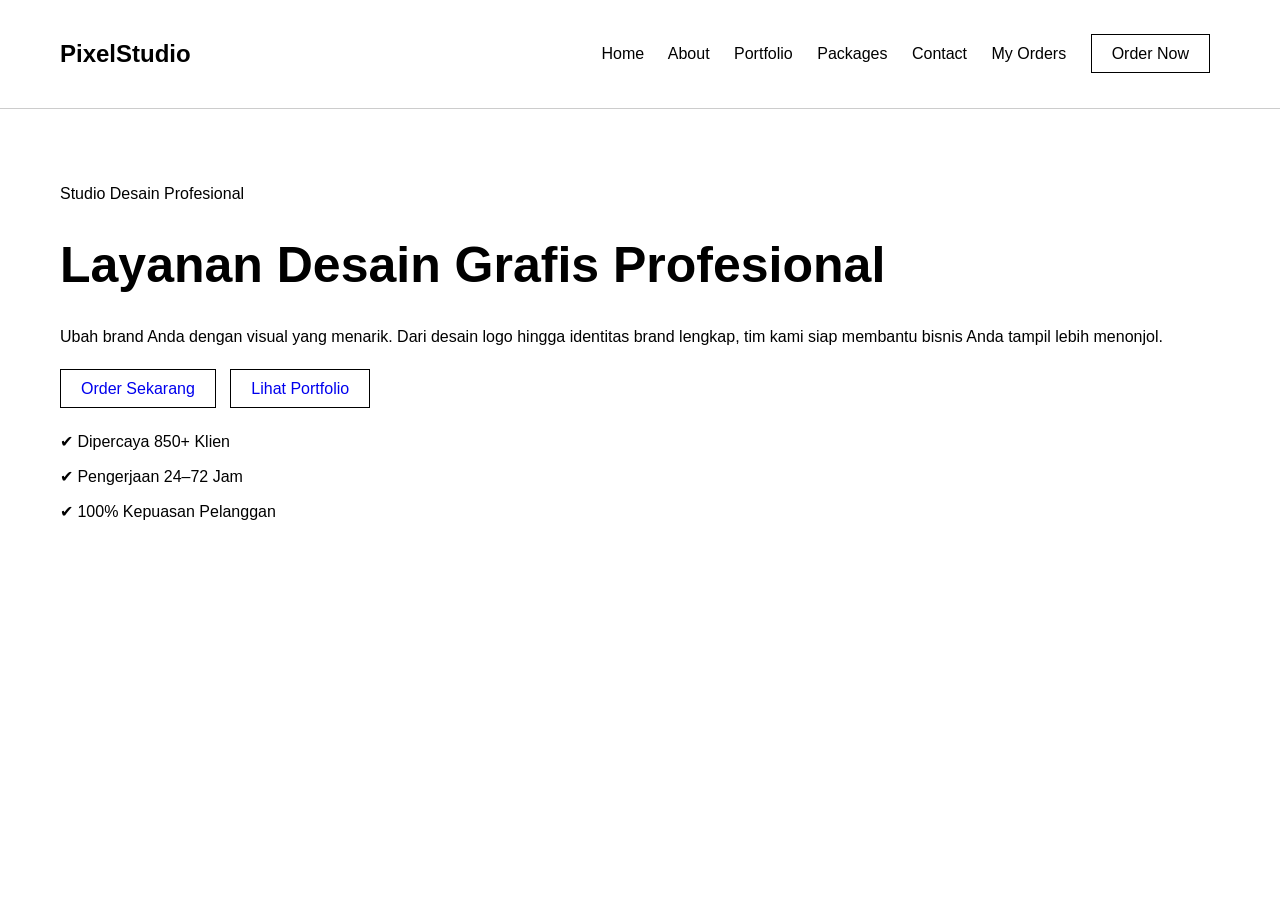
==== index.html @ e493692b "first commit" ====
<!DOCTYPE html>
<html>
<head>
<title>PixelStudio</title>
<link rel="stylesheet" href="style.css">
</head>

<body>

<header>

<h2>PixelStudio</h2>

<nav>
<a href="index.html">Home</a>
<a href="about.html">About</a>
<a href="portfolio.html">Portfolio</a>
<a href="packages.html">Packages</a>
<a href="contact.html">Contact</a>
<a href="dashboard.html">My Orders</a>
<a href="order.html" class="btn">Order Now</a>
</nav>

</header>


<div class="container hero">

<p>Studio Desain Profesional</p>

<h1>
Layanan Desain Grafis Profesional
</h1>

<p>
Ubah brand Anda dengan visual yang menarik. 
Dari desain logo hingga identitas brand lengkap,
tim kami siap membantu bisnis Anda tampil lebih menonjol.
</p>

<br>

<a href="order.html" class="btn">Order Sekarang</a>

<a href="portfolio.html" class="btn">Lihat Portfolio</a>

<br><br>

<p>✔ Dipercaya 850+ Klien</p>
<p>✔ Pengerjaan 24–72 Jam</p>
<p>✔ 100% Kepuasan Pelanggan</p>

</div>

</body>
</html>
---- style.css ----
body{
font-family: Arial;
margin:0;
}

header{
display:flex;
justify-content:space-between;
align-items:center;
padding:20px 60px;
border-bottom:1px solid #ccc;
}

nav a{
margin-right:20px;
text-decoration:none;
color:black;
}

.container{
padding:60px;
}

.hero h1{
font-size:50px;
}

.btn{
border:1px solid black;
padding:10px 20px;
text-decoration:none;
margin-right:10px;
}

.card{
border:1px solid black;
padding:20px;
margin-bottom:20px;
}
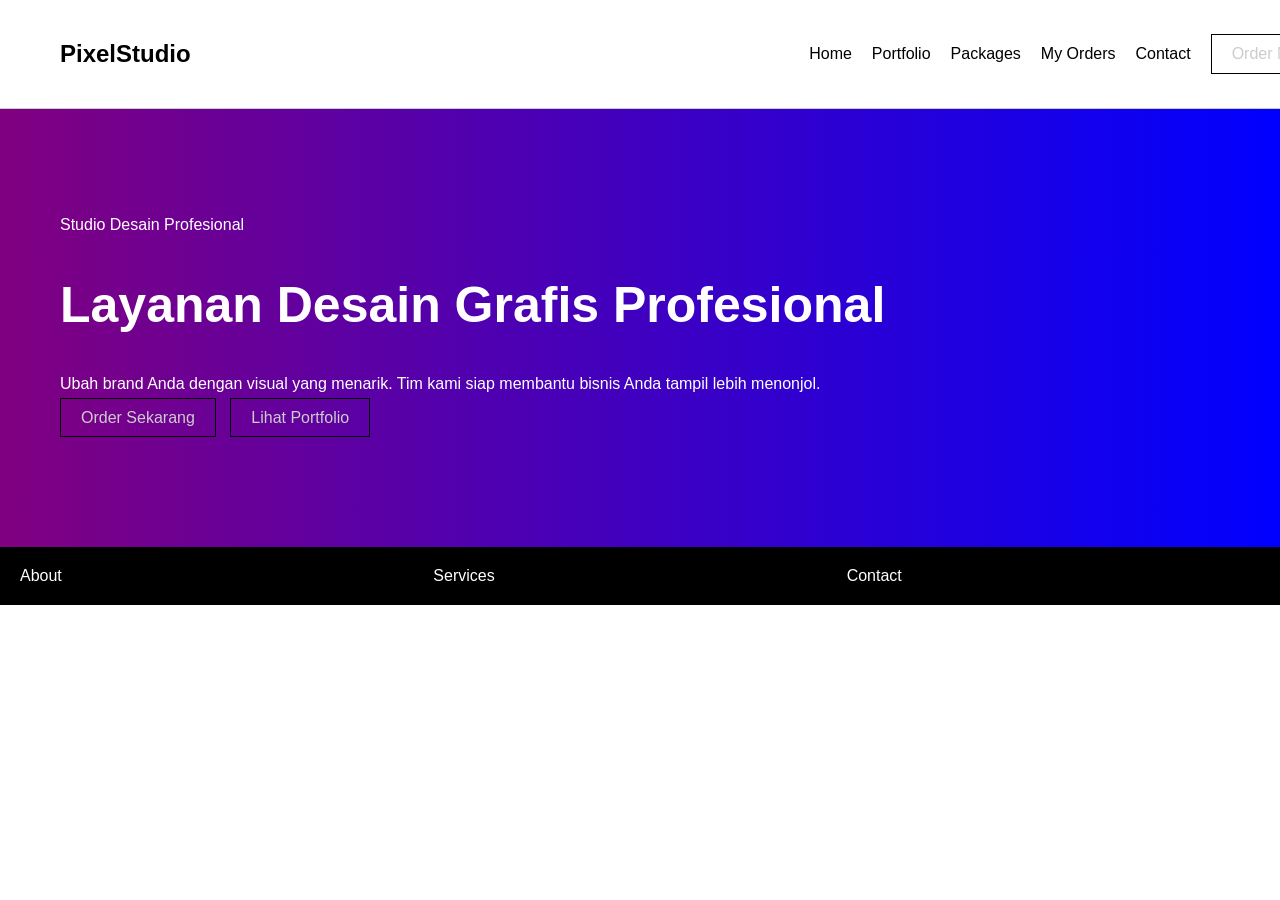
==== commit 9a8210f7: "melanjutkan tugas pertemuan 1" ====
--- a/index.html
+++ b/index.html
@@ -8,49 +8,36 @@
 <body>
 
 <header>
-
-<h2>PixelStudio</h2>
-
-<nav>
-<a href="index.html">Home</a>
-<a href="about.html">About</a>
-<a href="portfolio.html">Portfolio</a>
-<a href="packages.html">Packages</a>
-<a href="contact.html">Contact</a>
-<a href="dashboard.html">My Orders</a>
-<a href="order.html" class="btn">Order Now</a>
-</nav>
-
+  <nav class="navbar">
+    <h2>PixelStudio</h2>
+    <section class="menu">
+      <a href="index.html">Home</a>
+      <a href="portfolio.html">Portfolio</a>
+      <a href="packages.html">Packages</a>
+      <a href="dashboard.html">My Orders</a>
+      <a href="contact.html">Contact</a>
+      <a href="order.html" class="btn">Order Now</a>
+    </section>
+  </nav>
 </header>
 
+<section class="hero">
+  <p>Studio Desain Profesional</p>
+  <h1>Layanan Desain Grafis Profesional</h1>
+  <p>
+    Ubah brand Anda dengan visual yang menarik. 
+    Tim kami siap membantu bisnis Anda tampil lebih menonjol.
+  </p>
 
-<div class="container hero">
+  <a href="order.html" class="btn">Order Sekarang</a>
+  <a href="portfolio.html" class="btn">Lihat Portfolio</a>
+</section>
 
-<p>Studio Desain Profesional</p>
-
-<h1>
-Layanan Desain Grafis Profesional
-</h1>
-
-<p>
-Ubah brand Anda dengan visual yang menarik. 
-Dari desain logo hingga identitas brand lengkap,
-tim kami siap membantu bisnis Anda tampil lebih menonjol.
-</p>
-
-<br>
-
-<a href="order.html" class="btn">Order Sekarang</a>
-
-<a href="portfolio.html" class="btn">Lihat Portfolio</a>
-
-<br><br>
-
-<p>✔ Dipercaya 850+ Klien</p>
-<p>✔ Pengerjaan 24–72 Jam</p>
-<p>✔ 100% Kepuasan Pelanggan</p>
-
-</div>
+<footer class="footer">
+  <section>About</section>
+  <section>Services</section>
+  <section>Contact</section>
+</footer>
 
 </body>
 </html>
--- a/style.css
+++ b/style.css
@@ -1,39 +1,153 @@
-body{
-font-family: Arial;
-margin:0;
+body {
+  font-family: Arial;
+  margin: 0;
 }
 
-header{
-display:flex;
-justify-content:space-between;
-align-items:center;
-padding:20px 60px;
-border-bottom:1px solid #ccc;
+.navbar {
+  display: flex;
+  justify-content: space-between;
+  align-items: center;
+  padding: 20px 60px;
+  border-bottom: 1px solid #ccc;
+  position: fixed;
+  top: 0;
+  width: 100%;
+  background: white;
 }
 
-nav a{
-margin-right:20px;
-text-decoration:none;
-color:black;
+nav a {
+  margin-right: 20px;
+  text-decoration: none;
+  color: black;
 }
 
-.container{
-padding:60px;
+.hero {
+  background: linear-gradient(to right, purple, blue);
+  color: white;
+  padding: 120px 60px;
+  margin-top: 80px;
 }
 
-.hero h1{
-font-size:50px;
+.hero h1 {
+  font-size: 50px;
 }
 
-.btn{
-border:1px solid black;
-padding:10px 20px;
-text-decoration:none;
-margin-right:10px;
+.btn {
+  color: #ccc;
+  border: 1px solid black;
+  padding: 10px 20px;
+  text-decoration: none;
+  margin-right: 10px;
 }
 
-.card{
-border:1px solid black;
-padding:20px;
-margin-bottom:20px;
+.layout {
+  display: grid;
+  grid-template-columns: 1fr;
+  padding: 20px;
+}
+
+.sidebar {
+  margin-bottom: 20px;
+}
+
+.grid {
+  display: grid;
+  grid-template-columns: 1fr;
+  gap: 20px;
+}
+
+.card {
+  border: 1px solid black;
+  padding: 20px;
+  margin-bottom: 20px;
+  transition: 0.3s;
+}
+
+.card:hover {
+  transform: scale(1.05);
+}
+
+input, select, textarea {
+  padding: 10px;
+  margin-bottom: 10px;
+  width: 100%;
+}
+
+input:focus {
+  border: 2px solid blue;
+}
+
+button {
+  padding: 10px;
+  cursor: pointer;
+  transition: 0.3s;
+}
+
+button:hover {
+  background: blue;
+  color: white;
+}
+
+table {
+  width: 100%;
+  border-collapse: collapse;
+  margin-top: 20px;
+}
+
+th, td {
+  border: 1px solid black;
+  padding: 10px;
+}
+
+tr:nth-child(even) {
+  background: #eee;
+}
+
+.footer {
+  display: grid;
+  grid-template-columns: 1fr;
+  background: black;
+  color: white;
+  padding: 20px;
+}
+
+@media (min-width: 768px) {
+  .layout {
+    grid-template-columns: 1fr 3fr;
+  }
+
+  .grid {
+    grid-template-columns: 1fr 1fr;
+  }
+
+  .footer {
+    grid-template-columns: repeat(3, 1fr);
+  }
+}
+
+@media (min-width: 1024px) {
+  .grid {
+    grid-template-columns: repeat(4, 1fr);
+  }
+}
+
+.search {
+  margin-bottom: 20px;
+}
+
+.search form {
+  display: flex;
+  gap: 10px;
+}
+
+.search input {
+  flex: 1;
+}
+
+main {
+  margin-top: 100px;
+}
+.menu {
+  display: flex;
+  align-items: center;
 }
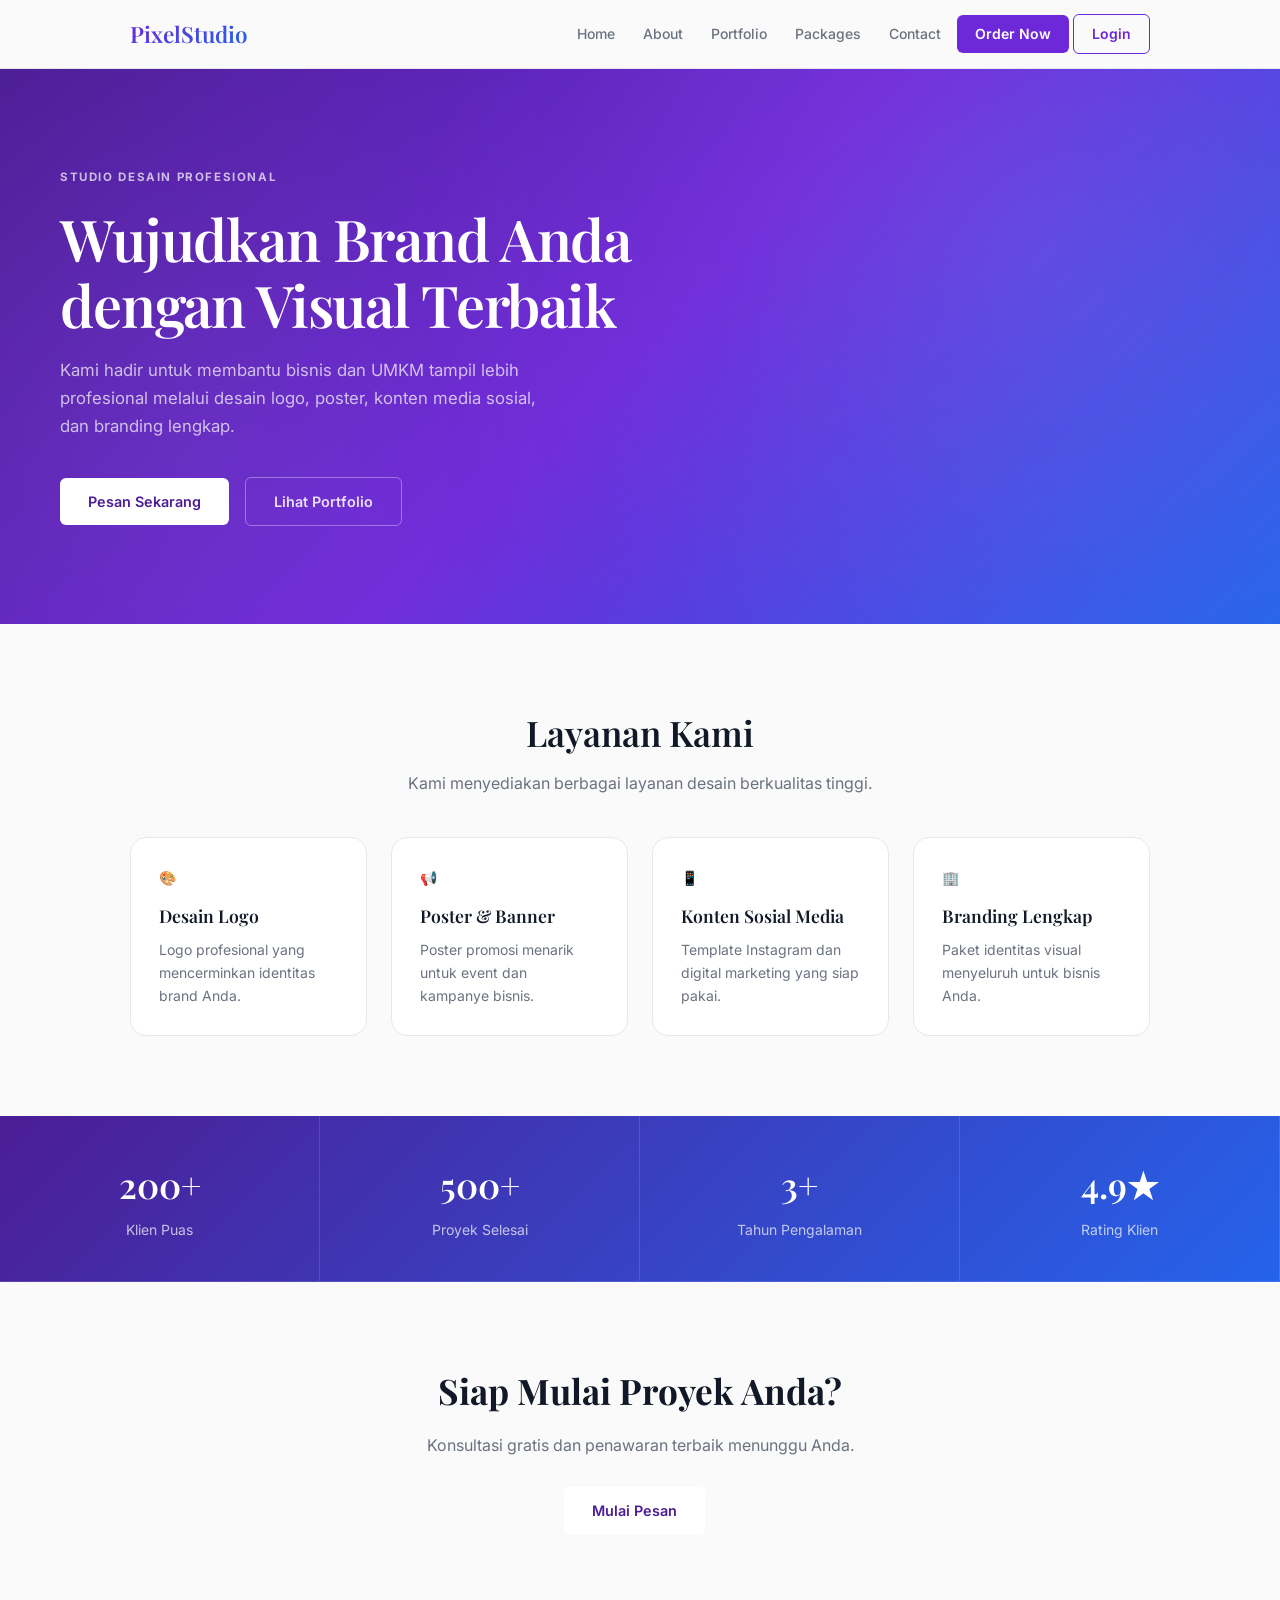
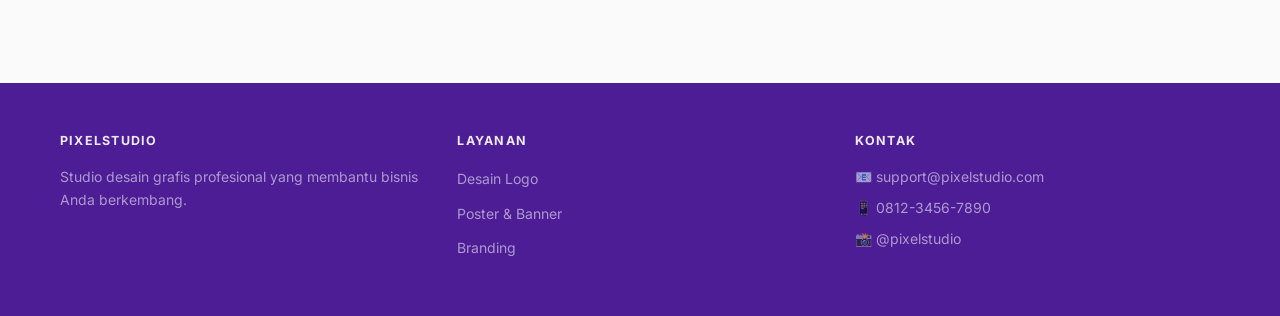
==== commit 6ff5d7fa: "modul 4-Modul_JavaScript_Pemrograman_Web soal praktik p1" ====
--- a/index.html
+++ b/index.html
@@ -1,43 +1,124 @@
 <!DOCTYPE html>
-<html>
+<html lang="id">
 <head>
-<title>PixelStudio</title>
-<link rel="stylesheet" href="style.css">
+  <meta charset="UTF-8">
+  <meta name="viewport" content="width=device-width, initial-scale=1.0">
+  <meta name="description" content="PixelStudio — Studio desain grafis profesional untuk logo, poster, branding, dan konten digital.">
+  <meta name="author" content="PixelStudio">
+  <title>PixelStudio — Studio Desain Digital</title>
+  <link rel="stylesheet" href="style.css">
 </head>
-
 <body>
 
-<header>
-  <nav class="navbar">
-    <h2>PixelStudio</h2>
-    <section class="menu">
-      <a href="index.html">Home</a>
-      <a href="portfolio.html">Portfolio</a>
-      <a href="packages.html">Packages</a>
-      <a href="dashboard.html">My Orders</a>
-      <a href="contact.html">Contact</a>
-      <a href="order.html" class="btn">Order Now</a>
+  <header>
+    <nav class="navbar">
+      <h2 class="logo">PixelStudio</h2>
+      <section class="menu" id="nav-menu">
+        <a href="index.html">Home</a>
+        <a href="about.html">About</a>
+        <a href="portfolio.html">Portfolio</a>
+        <a href="packages.html">Packages</a>
+        <a href="contact.html">Contact</a>
+        <a href="order.html" class="btn-nav" id="nav-order">Order Now</a>
+        <a href="login.html" class="btn-nav btn-login" id="nav-login">Login</a>
+      </section>
+    </nav>
+  </header>
+
+  <main>
+
+    <!-- HERO -->
+    <section class="hero">
+      <p class="hero-label">Studio Desain Profesional</p>
+      <h1>Wujudkan Brand Anda<br>dengan Visual Terbaik</h1>
+      <p class="hero-desc">
+        Kami hadir untuk membantu bisnis dan UMKM tampil lebih profesional
+        melalui desain logo, poster, konten media sosial, dan branding lengkap.
+      </p>
+      <a href="order.html" class="btn-hero-primary">Pesan Sekarang</a>
+      <a href="portfolio.html" class="btn-hero-outline">Lihat Portfolio</a>
     </section>
-  </nav>
-</header>
 
-<section class="hero">
-  <p>Studio Desain Profesional</p>
-  <h1>Layanan Desain Grafis Profesional</h1>
-  <p>
-    Ubah brand Anda dengan visual yang menarik. 
-    Tim kami siap membantu bisnis Anda tampil lebih menonjol.
-  </p>
+    <!-- LAYANAN UNGGULAN -->
+    <section class="services-section">
+      <h2 class="section-title">Layanan Kami</h2>
+      <p class="section-sub">Kami menyediakan berbagai layanan desain berkualitas tinggi.</p>
+      <section class="grid">
+        <article class="card">
+          <p class="card-icon">🎨</p>
+          <h3>Desain Logo</h3>
+          <p>Logo profesional yang mencerminkan identitas brand Anda.</p>
+        </article>
+        <article class="card">
+          <p class="card-icon">📢</p>
+          <h3>Poster & Banner</h3>
+          <p>Poster promosi menarik untuk event dan kampanye bisnis.</p>
+        </article>
+        <article class="card">
+          <p class="card-icon">📱</p>
+          <h3>Konten Sosial Media</h3>
+          <p>Template Instagram dan digital marketing yang siap pakai.</p>
+        </article>
+        <article class="card">
+          <p class="card-icon">🏢</p>
+          <h3>Branding Lengkap</h3>
+          <p>Paket identitas visual menyeluruh untuk bisnis Anda.</p>
+        </article>
+      </section>
+    </section>
 
-  <a href="order.html" class="btn">Order Sekarang</a>
-  <a href="portfolio.html" class="btn">Lihat Portfolio</a>
-</section>
+    <!-- STATISTIK -->
+    <section class="stats-section">
+      <article class="stat-item">
+        <p class="stat-number">200+</p>
+        <p class="stat-label">Klien Puas</p>
+      </article>
+      <article class="stat-item">
+        <p class="stat-number">500+</p>
+        <p class="stat-label">Proyek Selesai</p>
+      </article>
+      <article class="stat-item">
+        <p class="stat-number">3+</p>
+        <p class="stat-label">Tahun Pengalaman</p>
+      </article>
+      <article class="stat-item">
+        <p class="stat-number">4.9★</p>
+        <p class="stat-label">Rating Klien</p>
+      </article>
+    </section>
 
-<footer class="footer">
-  <section>About</section>
-  <section>Services</section>
-  <section>Contact</section>
-</footer>
+    <!-- CTA -->
+    <section class="cta-section">
+      <h2>Siap Mulai Proyek Anda?</h2>
+      <p>Konsultasi gratis dan penawaran terbaik menunggu Anda.</p>
+      <a href="order.html" class="btn-hero-primary">Mulai Pesan</a>
+    </section>
 
+  </main>
+
+  <footer class="footer">
+    <section class="footer-col">
+      <h4>PixelStudio</h4>
+      <p>Studio desain grafis profesional yang membantu bisnis Anda berkembang.</p>
+    </section>
+    <section class="footer-col">
+      <h4>Layanan</h4>
+      <ul>
+        <li><a href="packages.html">Desain Logo</a></li>
+        <li><a href="packages.html">Poster & Banner</a></li>
+        <li><a href="packages.html">Branding</a></li>
+      </ul>
+    </section>
+    <section class="footer-col">
+      <h4>Kontak</h4>
+      <address>
+        <p>📧 support@pixelstudio.com</p>
+        <p>📱 0812-3456-7890</p>
+        <p>📸 @pixelstudio</p>
+      </address>
+    </section>
+  </footer>
+
+  <script src="script.js"></script>
 </body>
 </html>
--- a/style.css
+++ b/style.css
@@ -1,153 +1,862 @@
-body {
-  font-family: Arial;
-  margin: 0;
-}
-
-.navbar {
+/* PixelStudio — style.css
+   P1 CSS: Navbar fixed, Hero gradient, Grid 4/2/1, Form styling,
+   Tabel zebra, Sidebar filter, Footer 3 col, Mobile-first,
+   Flexbox, Grid, CSS Variables, animasi/transisi */
+
+@import url('https://fonts.googleapis.com/css2?family=Inter:wght@300;400;500;600;700&family=Playfair+Display:wght@400;600&display=swap');
+
+/* VARIABLES */
+:root {
+  --purple:       #6d28d9;
+  --purple-dark:  #4c1d95;
+  --purple-mid:   #7c3aed;
+  --purple-soft:  #ede9fe;
+  --purple-pale:  #f5f3ff;
+  --blue:         #2563eb;
+  --blue-soft:    #dbeafe;
+  --bg:           #fafafa;
+  --surface:      #ffffff;
+  --border:       #e5e7eb;
+  --border-sm:    #f3f4f6;
+  --text-1:       #111827;
+  --text-2:       #6b7280;
+  --text-3:       #9ca3af;
+  --error:        #dc2626;
+  --error-soft:   #fee2e2;
+  --success:      #059669;
+  --success-soft: #d1fae5;
+  --warning-soft: #fef3c7;
+  --warning:      #92400e;
+  --info-soft:    #dbeafe;
+  --info:         #1e40af;
+  --radius-sm:    6px;
+  --radius:       10px;
+  --radius-lg:    16px;
+  --shadow-sm:    0 1px 4px rgba(109,40,217,.07);
+  --shadow:       0 4px 20px rgba(109,40,217,.10);
+  --shadow-lg:    0 12px 40px rgba(109,40,217,.13);
+  --nav-h:        68px;
+  --max-w:        1140px;
+  --pad:          60px;
+}
+
+/* RESET */
+*, *::before, *::after { box-sizing: border-box; margin: 0; padding: 0; }
+html { scroll-behavior: smooth; }
+body { font-family: 'Inter', sans-serif; font-size: 16px; line-height: 1.65; color: var(--text-1); background: var(--bg); -webkit-font-smoothing: antialiased; }
+a { color: inherit; text-decoration: none; }
+img { display: block; max-width: 100%; }
+address { font-style: normal; }
+ul { list-style: none; padding: 0; }
+
+/* NAVBAR — fixed, flexbox */
+header { position: fixed; top: 0; left: 0; right: 0; z-index: 200; background: rgba(250,250,250,.93); backdrop-filter: blur(14px); border-bottom: 1px solid var(--border); }
+.navbar { display: flex; justify-content: space-between; align-items: center; max-width: var(--max-w); margin: 0 auto; height: var(--nav-h); padding: 0 var(--pad); }
+.logo { font-family: 'Playfair Display', serif; font-size: 1.4rem; font-weight: 600; background: linear-gradient(135deg, var(--purple), var(--blue)); -webkit-background-clip: text; -webkit-text-fill-color: transparent; background-clip: text; }
+.menu { display: flex; align-items: center; gap: 4px; }
+.menu a { font-size: 0.875rem; font-weight: 500; color: var(--text-2); padding: 7px 12px; border-radius: var(--radius-sm); transition: color .15s, background .15s; }
+.menu a:hover { color: var(--text-1); background: var(--purple-pale); }
+.btn-nav { background: var(--purple) !important; color: #fff !important; padding: 7px 18px !important; border-radius: var(--radius-sm) !important; font-weight: 600 !important; transition: background .15s, transform .1s !important; }
+.btn-nav:hover { background: var(--purple-dark) !important; transform: translateY(-1px); }
+.btn-login { background: transparent !important; color: var(--purple) !important; border: 1.5px solid var(--purple) !important; }
+.btn-login:hover { background: var(--purple-pale) !important; }
+.nav-user { font-size: 0.82rem; color: var(--text-2); padding: 6px 12px; background: var(--purple-pale); border-radius: 20px; }
+
+main { margin-top: var(--nav-h); }
+
+/* HERO — gradient */
+.hero { background: linear-gradient(135deg, var(--purple-dark) 0%, var(--purple) 50%, var(--blue) 100%); color: #fff; padding: 100px var(--pad) 90px; position: relative; overflow: hidden; }
+.hero::before { content: ''; position: absolute; inset: 0; background: radial-gradient(circle at 80% 30%, rgba(255,255,255,.08) 0%, transparent 55%), radial-gradient(circle at 15% 70%, rgba(255,255,255,.05) 0%, transparent 45%); pointer-events: none; }
+.hero > * { position: relative; z-index: 1; }
+.hero-label { font-size: 0.72rem; font-weight: 700; letter-spacing: .14em; text-transform: uppercase; color: rgba(255,255,255,.7); margin-bottom: 18px; animation: fadeUp .5s ease both; }
+.hero h1 { font-family: 'Playfair Display', serif; font-size: clamp(2.2rem, 5vw, 3.6rem); font-weight: 600; line-height: 1.15; letter-spacing: -.02em; margin-bottom: 20px; animation: fadeUp .5s .1s ease both; }
+.hero-desc { font-size: 1.05rem; color: rgba(255,255,255,.7); max-width: 500px; margin-bottom: 36px; animation: fadeUp .5s .2s ease both; }
+.btn-hero-primary, .btn-hero-outline { display: inline-block; font-size: 0.9rem; font-weight: 600; padding: 12px 28px; border-radius: var(--radius-sm); margin-right: 12px; margin-bottom: 8px; transition: all .2s; animation: fadeUp .5s .3s ease both; }
+.btn-hero-primary { background: #fff; color: var(--purple-dark); }
+.btn-hero-primary:hover { transform: translateY(-2px); box-shadow: 0 8px 24px rgba(0,0,0,.2); }
+.btn-hero-outline { background: transparent; color: rgba(255,255,255,.85); border: 1.5px solid rgba(255,255,255,.35); }
+.btn-hero-outline:hover { background: rgba(255,255,255,.1); color: #fff; }
+
+.page-hero { background: linear-gradient(135deg, var(--purple-dark), var(--purple-mid)); color: #fff; padding: 70px var(--pad) 60px; }
+.page-hero h1 { font-family: 'Playfair Display', serif; font-size: clamp(1.8rem, 4vw, 2.8rem); font-weight: 600; margin-bottom: 10px; }
+.page-hero p { color: rgba(255,255,255,.75); max-width: 520px; }
+
+.section-title { font-family: 'Playfair Display', serif; font-size: clamp(1.6rem, 3vw, 2.2rem); font-weight: 600; text-align: center; margin-bottom: 8px; }
+.section-sub { text-align: center; color: var(--text-2); margin-bottom: 40px; }
+.services-section { padding: 80px var(--pad); max-width: var(--max-w); margin: 0 auto; }
+
+/* GRID — 1 col mobile, 2 tablet, 4 desktop */
+.grid { display: grid; grid-template-columns: 1fr; gap: 24px; }
+
+/* CARD */
+.card { background: var(--surface); border: 1px solid var(--border); border-radius: var(--radius-lg); padding: 28px; transition: box-shadow .2s, transform .2s, border-color .2s; animation: fadeIn .4s ease both; }
+.card:hover { transform: translateY(-4px); box-shadow: var(--shadow); border-color: var(--purple-soft); }
+.card-icon { font-size: 2rem; margin-bottom: 12px; }
+.card h3 { font-family: 'Playfair Display', serif; font-size: 1.1rem; font-weight: 600; margin-bottom: 8px; }
+.card p { font-size: 0.875rem; color: var(--text-2); }
+
+/* STATS HOMEPAGE */
+.stats-section { display: grid; grid-template-columns: repeat(2, 1fr); background: linear-gradient(135deg, var(--purple-dark), var(--blue)); }
+.stat-item { padding: 40px 24px; text-align: center; color: #fff; border-right: 1px solid rgba(255,255,255,.12); border-bottom: 1px solid rgba(255,255,255,.12); }
+.stat-number { font-family: 'Playfair Display', serif; font-size: 2.2rem; font-weight: 600; margin-bottom: 4px; }
+.stat-label { font-size: 0.875rem; color: rgba(255,255,255,.7); }
+.cta-section { padding: 80px var(--pad); text-align: center; max-width: var(--max-w); margin: 0 auto; }
+.cta-section h2 { font-family: 'Playfair Display', serif; font-size: clamp(1.6rem, 3vw, 2.2rem); margin-bottom: 12px; }
+.cta-section p { color: var(--text-2); margin-bottom: 28px; }
+
+/* LAYOUT sidebar + content */
+.layout { display: grid; grid-template-columns: 1fr; gap: 40px; padding: 40px var(--pad); max-width: var(--max-w); margin: 0 auto; }
+
+/* SIDEBAR FILTER */
+.sidebar { padding-top: 4px; }
+.sidebar h3 { font-size: 0.7rem; font-weight: 700; letter-spacing: .1em; text-transform: uppercase; color: var(--text-3); margin-bottom: 14px; }
+.sidebar label { display: flex; align-items: center; gap: 10px; font-size: 0.875rem; color: var(--text-2); padding: 9px 10px; border-radius: var(--radius-sm); cursor: pointer; transition: background .15s, color .15s; border-bottom: 1px solid var(--border-sm); }
+.sidebar label:hover { background: var(--purple-pale); color: var(--purple); }
+.sidebar input[type="checkbox"] { width: 15px; height: 15px; accent-color: var(--purple); margin: 0; }
+
+/* SEARCH */
+.search-section { padding: 24px var(--pad) 0; max-width: var(--max-w); margin: 0 auto; }
+.search-form { display: flex; gap: 10px; max-width: 480px; }
+.search-form input { flex: 1; padding: 10px 14px; border: 1.5px solid var(--border); border-radius: var(--radius-sm); font-size: 0.9rem; margin: 0; }
+.search-form input:focus { border-color: var(--purple); outline: none; box-shadow: 0 0 0 3px var(--purple-soft); }
+.search-form button { background: var(--purple); color: #fff; border: none; padding: 10px 22px; border-radius: var(--radius-sm); cursor: pointer; font-family: 'Inter', sans-serif; font-weight: 600; transition: background .15s; }
+.search-form button:hover { background: var(--purple-dark); }
+
+/* PORTFOLIO */
+.portfolio-card { padding: 0; overflow: hidden; }
+.portfolio-card figure img { width: 100%; height: 180px; object-fit: cover; transition: transform .3s; }
+.portfolio-card:hover figure img { transform: scale(1.04); }
+.portfolio-card figcaption { padding: 20px; }
+.portfolio-card h3 { font-size: 1rem; margin-bottom: 6px; }
+.portfolio-card p { font-size: 0.82rem; color: var(--text-2); }
+.badge { display: inline-block; margin-top: 10px; padding: 3px 10px; background: var(--purple-soft); color: var(--purple-dark); border-radius: 20px; font-size: 0.75rem; font-weight: 600; }
+.portfolio-content h2 { font-family: 'Playfair Display', serif; font-size: 1.4rem; margin-bottom: 20px; }
+
+/* PACKAGES */
+.packages-content h2 { font-family: 'Playfair Display', serif; font-size: 1.4rem; margin-bottom: 20px; }
+.pkg-card { position: relative; }
+.pkg-card.featured { border-color: var(--purple); box-shadow: 0 0 0 2px var(--purple-soft), var(--shadow); }
+.pkg-badge { position: absolute; top: -12px; right: 20px; background: linear-gradient(135deg, var(--purple), var(--blue)); color: #fff; font-size: 0.72rem; font-weight: 700; padding: 4px 12px; border-radius: 20px; }
+.pkg-header { margin-bottom: 20px; }
+.pkg-header h3 { font-size: 1.2rem; margin-bottom: 6px; }
+.pkg-price { font-family: 'Playfair Display', serif; font-size: 1.6rem; font-weight: 600; color: var(--purple); }
+.pkg-features { padding: 0; list-style: none; }
+.pkg-features li { font-size: 0.875rem; color: var(--text-2); padding: 7px 0; border-bottom: 1px solid var(--border-sm); }
+.btn-card { display: block; margin-top: 20px; text-align: center; background: var(--purple); color: #fff; padding: 11px; border-radius: var(--radius-sm); font-weight: 600; font-size: 0.875rem; transition: background .15s, transform .1s; }
+.btn-card:hover { background: var(--purple-dark); transform: translateY(-1px); }
+.pkg-card.featured .btn-card { background: linear-gradient(135deg, var(--purple), var(--blue)); }
+.compare-section { margin-top: 48px; }
+.compare-section h2 { font-family: 'Playfair Display', serif; font-size: 1.4rem; margin-bottom: 16px; }
+
+/* ABOUT */
+.content-section { padding: 60px var(--pad); max-width: var(--max-w); margin: 0 auto; }
+.about-grid { display: grid; grid-template-columns: 1fr; gap: 40px; }
+.about-text h2 { font-family: 'Playfair Display', serif; font-size: 1.6rem; margin-bottom: 16px; }
+.about-text h3 { font-size: 1.1rem; margin: 24px 0 12px; }
+.about-text p { color: var(--text-2); margin-bottom: 12px; }
+.value-list { padding: 0; }
+.value-list li { padding: 10px 0; border-bottom: 1px solid var(--border-sm); font-size: 0.9rem; color: var(--text-2); }
+.about-sidebar h3 { font-size: 1rem; font-weight: 700; margin-bottom: 16px; }
+.achievement-list { margin-bottom: 24px; }
+.achievement-list dt { font-family: 'Playfair Display', serif; font-size: 1.8rem; color: var(--purple); font-weight: 600; }
+.achievement-list dd { font-size: 0.875rem; color: var(--text-2); margin-bottom: 12px; }
+details { border: 1px solid var(--border); border-radius: var(--radius-sm); margin-bottom: 8px; overflow: hidden; }
+details summary { padding: 12px 14px; font-size: 0.875rem; font-weight: 600; cursor: pointer; background: var(--bg); transition: background .15s; }
+details summary:hover { background: var(--purple-pale); }
+details p { padding: 12px 14px; font-size: 0.875rem; color: var(--text-2); border-top: 1px solid var(--border); }
+.team-section { padding: 60px var(--pad) 80px; max-width: var(--max-w); margin: 0 auto; }
+.team-card { padding: 0; text-align: center; overflow: hidden; }
+.team-card figure img { width: 100%; height: 200px; object-fit: cover; }
+.team-card figcaption { padding: 20px; }
+.team-card h3 { font-size: 1rem; margin-bottom: 4px; }
+.team-card p { font-size: 0.82rem; color: var(--purple); font-weight: 500; }
+
+/* CONTACT */
+.contact-layout { display: grid; grid-template-columns: 1fr; gap: 40px; padding: 60px var(--pad); max-width: var(--max-w); margin: 0 auto; }
+.contact-info h2, .contact-form-section h2 { font-family: 'Playfair Display', serif; font-size: 1.4rem; margin-bottom: 24px; }
+.contact-item { padding: 16px 0; border-bottom: 1px solid var(--border-sm); }
+.contact-item h3 { font-size: 0.875rem; font-weight: 600; margin-bottom: 4px; }
+.contact-item p { font-size: 0.875rem; color: var(--text-2); }
+.contact-item a { color: var(--purple); }
+.contact-item a:hover { text-decoration: underline; }
+.faq-aside { margin-top: 28px; }
+.faq-aside h3 { font-size: 1rem; font-weight: 700; margin-bottom: 12px; }
+
+/* FORM ELEMENTS */
+input, select, textarea { font-family: 'Inter', sans-serif; font-size: 0.9rem; padding: 10px 14px; border: 1.5px solid var(--border); border-radius: var(--radius-sm); background: var(--surface); color: var(--text-1); width: 100%; transition: border-color .15s, box-shadow .15s; appearance: none; -webkit-appearance: none; margin-bottom: 0; }
+input::placeholder, textarea::placeholder { color: var(--text-3); }
+input:focus, select:focus, textarea:focus { outline: none; border-color: var(--purple); box-shadow: 0 0 0 3px var(--purple-soft); }
+input[type="file"] { padding: 8px; cursor: pointer; }
+input[readonly] { background: var(--bg); cursor: default; }
+select { background-image: url("data:image/svg+xml,%3Csvg xmlns='http://www.w3.org/2000/svg' width='12' height='8'%3E%3Cpath d='M1 1l5 5 5-5' stroke='%236b7280' stroke-width='1.5' fill='none' stroke-linecap='round'/%3E%3C/svg%3E"); background-repeat: no-repeat; background-position: right 14px center; padding-right: 38px; }
+textarea { resize: vertical; line-height: 1.6; }
+small { font-size: 0.78rem; color: var(--text-3); margin-top: 4px; display: block; }
+button { font-family: 'Inter', sans-serif; font-size: 0.875rem; font-weight: 600; padding: 11px 28px; border-radius: var(--radius-sm); cursor: pointer; border: none; transition: all .15s; }
+
+/* ORDER WRAPPER */
+.order-wrapper { max-width: var(--max-w); margin: 0 auto; padding: 56px var(--pad) 80px; }
+.page-title { font-family: 'Playfair Display', serif; font-size: clamp(1.8rem, 3vw, 2.4rem); font-weight: 600; margin-bottom: 6px; }
+.page-subtitle { color: var(--text-2); margin-bottom: 40px; }
+.stats-bar { margin-bottom: 40px; }
+.stats-grid { display: grid; grid-template-columns: repeat(auto-fit, minmax(160px, 1fr)); gap: 16px; list-style: none; padding: 0; margin: 0; }
+.stat-card { background: var(--surface); border: 1px solid var(--border); border-radius: var(--radius-lg); padding: 22px 24px; transition: box-shadow .2s; }
+.stat-card:hover { box-shadow: var(--shadow-sm); }
+.stat-card h3 { font-size: 0.68rem; font-weight: 700; letter-spacing: .1em; text-transform: uppercase; color: var(--text-3); margin: 0 0 10px; }
+.stat-value { font-family: 'Playfair Display', serif; font-size: 1.9rem; font-weight: 600; color: var(--purple); line-height: 1; }
+.form-card { background: var(--surface); border: 1px solid var(--border); border-radius: var(--radius-lg); padding: 32px; margin-bottom: 32px; }
+.form-card h2 { font-family: 'Playfair Display', serif; font-size: 1.2rem; font-weight: 600; margin-bottom: 24px; }
+fieldset { border: none; padding: 0; }
+legend { font-size: 0.78rem; font-weight: 700; letter-spacing: .08em; text-transform: uppercase; color: var(--text-3); margin-bottom: 20px; }
+.form-grid { display: grid; grid-template-columns: 1fr 1fr; gap: 18px; }
+.form-group { display: flex; flex-direction: column; gap: 6px; }
+.form-group.full-width { grid-column: 1 / -1; }
+.form-group label { font-size: 0.78rem; font-weight: 700; letter-spacing: .04em; text-transform: uppercase; color: var(--text-2); }
+.error-msg { font-size: 0.78rem; color: var(--error); min-height: 16px; line-height: 1.4; }
+.harga-preview { font-size: 0.82rem; color: var(--purple); font-weight: 600; min-height: 18px; }
+.form-actions { display: flex; gap: 12px; padding-top: 4px; }
+.btn-primary { background: var(--purple); color: #fff; border: 1.5px solid var(--purple); padding: 11px 32px; }
+.btn-primary:hover { background: var(--purple-dark); transform: translateY(-1px); box-shadow: 0 4px 14px rgba(109,40,217,.3); }
+.btn-secondary { background: transparent; color: var(--text-2); border: 1.5px solid var(--border); padding: 11px 24px; }
+.btn-secondary:hover { background: var(--bg); color: var(--text-1); }
+.btn-full { width: 100%; background: var(--purple); color: #fff; padding: 12px; font-size: 0.95rem; }
+.btn-full:hover { background: var(--purple-dark); }
+
+/* TABLE CARD */
+.table-card { background: var(--surface); border: 1px solid var(--border); border-radius: var(--radius-lg); padding: 24px 24px 8px; margin-bottom: 32px; }
+.table-header { display: flex; justify-content: space-between; align-items: center; flex-wrap: wrap; gap: 12px; margin-bottom: 20px; }
+.table-header h2 { font-family: 'Playfair Display', serif; font-size: 1.15rem; font-weight: 600; margin: 0; }
+.table-controls { display: flex; gap: 8px; flex-wrap: wrap; align-items: center; }
+.search-input, .filter-select { padding: 8px 14px; border: 1.5px solid var(--border); border-radius: var(--radius-sm); font-size: 0.85rem; font-family: 'Inter', sans-serif; background: var(--bg); color: var(--text-1); width: auto; margin: 0; transition: border-color .15s; }
+.search-input { width: 210px; }
+.search-input:focus, .filter-select:focus { border-color: var(--purple); outline: none; box-shadow: 0 0 0 3px var(--purple-soft); }
+.filter-select { background-image: url("data:image/svg+xml,%3Csvg xmlns='http://www.w3.org/2000/svg' width='10' height='7'%3E%3Cpath d='M1 1l4 4 4-4' stroke='%236b7280' stroke-width='1.4' fill='none' stroke-linecap='round'/%3E%3C/svg%3E"); background-repeat: no-repeat; background-position: right 10px center; padding-right: 28px; }
+.btn-danger { background: transparent; color: var(--error); border: 1.5px solid rgba(220,38,38,.3); padding: 8px 16px; border-radius: var(--radius-sm); font-size: 0.82rem; font-weight: 600; cursor: pointer; transition: all .15s; }
+.btn-danger:hover { background: var(--error); color: #fff; border-color: var(--error); }
+.table-scroll { overflow-x: auto; }
+
+/* TABLE — zebra striping */
+table { width: 100%; border-collapse: collapse; }
+thead { border-bottom: 2px solid var(--border); }
+th { font-size: 0.68rem; font-weight: 700; letter-spacing: .1em; text-transform: uppercase; color: var(--text-3); padding: 12px 10px; text-align: left; white-space: nowrap; }
+td { padding: 12px 10px; font-size: 0.875rem; border-bottom: 1px solid var(--border-sm); vertical-align: middle; }
+tr:last-child td { border-bottom: none; }
+tr:nth-child(even) { background: var(--bg); }
+tr:hover td { background: var(--purple-pale); }
+
+/* STATUS BADGES */
+.status-badge { display: inline-block; padding: 3px 10px; border-radius: 20px; font-size: 0.72rem; font-weight: 700; }
+.status-pending    { background: var(--warning-soft); color: var(--warning); }
+.status-dikerjakan { background: var(--info-soft); color: var(--info); }
+.status-selesai    { background: var(--success-soft); color: var(--success); }
+
+/* AKSI TABEL */
+.btn-edit, .btn-hapus, .btn-status { border: none; padding: 5px 12px; border-radius: var(--radius-sm); font-size: 0.78rem; font-weight: 600; cursor: pointer; transition: all .15s; margin-right: 4px; }
+.btn-edit { background: var(--purple-pale); color: var(--purple-dark); border: 1px solid var(--purple-soft); }
+.btn-edit:hover { background: var(--purple); color: #fff; transform: none; box-shadow: none; }
+.btn-hapus { background: var(--error-soft); color: var(--error); border: 1px solid rgba(220,38,38,.2); }
+.btn-hapus:hover { background: var(--error); color: #fff; transform: none; box-shadow: none; }
+.btn-status { background: var(--blue-soft); color: var(--blue); border: 1px solid rgba(37,99,235,.2); font-size: 0.78rem; }
+.btn-status:hover { background: var(--blue); color: #fff; transform: none; box-shadow: none; }
+.select-status { padding: 5px 10px; font-size: 0.78rem; border: 1px solid var(--border); border-radius: var(--radius-sm); background: var(--bg); width: auto; margin: 0; }
+
+/* AUTH */
+body.auth-page { background: linear-gradient(135deg, var(--purple-dark), var(--blue)); min-height: 100vh; display: flex; align-items: center; justify-content: center; }
+body.auth-page main { margin-top: 0; width: 100%; }
+.auth-wrapper { width: 100%; max-width: 420px; padding: 20px; margin: 0 auto; }
+.auth-card { background: var(--surface); border-radius: var(--radius-lg); padding: 40px; box-shadow: var(--shadow-lg); }
+.auth-header { text-align: center; margin-bottom: 28px; }
+.auth-header h1 { font-size: 1.8rem; margin-bottom: 6px; }
+.auth-header p { font-size: 0.875rem; color: var(--text-2); }
+.auth-footer { margin-top: 20px; text-align: center; font-size: 0.82rem; color: var(--text-2); }
+.auth-footer a { color: var(--purple); font-weight: 600; }
+.auth-footer a:hover { text-decoration: underline; }
+.auth-hint { margin-top: 12px; padding: 10px 14px; background: var(--purple-pale); border-radius: var(--radius-sm); font-size: 0.78rem; color: var(--text-2); line-height: 1.8; }
+
+/* NOTIFICATION TOAST */
+#notification { position: fixed; bottom: 28px; right: 28px; background: var(--text-1); color: #fff; padding: 14px 22px; border-radius: var(--radius); font-size: 0.875rem; font-weight: 500; opacity: 0; transform: translateY(12px); transition: opacity .25s, transform .25s; z-index: 999; box-shadow: var(--shadow-lg); border-left: 3px solid var(--purple); pointer-events: none; }
+#notification.show { opacity: 1; transform: translateY(0); }
+
+/* FOOTER — 3 col responsive */
+.footer { background: var(--purple-dark); color: rgba(255,255,255,.65); padding: 48px var(--pad); display: grid; grid-template-columns: 1fr; gap: 32px; margin-top: 60px; }
+.footer-col h4 { font-size: 0.78rem; font-weight: 700; letter-spacing: .1em; text-transform: uppercase; color: rgba(255,255,255,.9); margin-bottom: 14px; }
+.footer-col p, .footer-col address p { font-size: 0.875rem; color: rgba(255,255,255,.55); margin-bottom: 8px; }
+.footer-col ul li { margin-bottom: 8px; }
+.footer-col ul li a { font-size: 0.875rem; color: rgba(255,255,255,.55); transition: color .15s; }
+.footer-col ul li a:hover { color: rgba(255,255,255,.9); }
+
+.sr-only { position: absolute; width: 1px; height: 1px; padding: 0; margin: -1px; overflow: hidden; clip: rect(0,0,0,0); border: 0; }
+
+/* ANIMATIONS */
+@keyframes fadeUp { from { opacity: 0; transform: translateY(18px); } to { opacity: 1; transform: translateY(0); } }
+@keyframes fadeIn { from { opacity: 0; } to { opacity: 1; } }
+
+/* RESPONSIVE — tablet 768px */
+@media (min-width: 768px) {
+  .grid { grid-template-columns: 1fr 1fr; }
+  .stats-section { grid-template-columns: repeat(4, 1fr); }
+  .layout { grid-template-columns: 200px 1fr; }
+  .about-grid { grid-template-columns: 2fr 1fr; }
+  .contact-layout { grid-template-columns: 1fr 1fr; }
+  .footer { grid-template-columns: repeat(3, 1fr); }
+  .pkg-grid { grid-template-columns: repeat(3, 1fr); }
+}
+
+/* RESPONSIVE — desktop 1024px */
+@media (min-width: 1024px) {
+  .grid { grid-template-columns: repeat(4, 1fr); }
+}
+
+/* RESPONSIVE — mobile max 640px */
+@media (max-width: 640px) {
+  :root { --pad: 20px; --nav-h: 62px; }
+  .navbar { padding: 0 20px; }
+  .menu { display: none; }
+  .form-grid { grid-template-columns: 1fr; }
+  .form-group.full-width { grid-column: 1; }
+  .table-controls { flex-direction: column; align-items: stretch; }
+  .search-input { width: 100%; }
+  .hero { padding: 80px 20px 70px; }
+  .stats-section { grid-template-columns: 1fr 1fr; }
+  .auth-card { padding: 28px 20px; }
+}
+
+/* ── LAYANAN TABS (packages page) ───────────────────────── */
+.layanan-tabs-section {
+  max-width: var(--max-w);
+  margin: 0 auto;
+  padding: 32px var(--pad) 0;
+}
+
+.layanan-tabs {
+  display: flex;
+  gap: 8px;
+  flex-wrap: wrap;
+}
+
+.tab-btn {
+  background: var(--surface);
+  color: var(--text-2);
+  border: 1.5px solid var(--border);
+  padding: 9px 20px;
+  border-radius: 24px;
+  font-size: 0.875rem;
+  font-weight: 500;
+  cursor: pointer;
+  transition: all .18s;
+  font-family: 'Inter', sans-serif;
+}
+
+.tab-btn:hover {
+  border-color: var(--purple);
+  color: var(--purple);
+  background: var(--purple-pale);
+  transform: none;
+  box-shadow: none;
+}
+
+.tab-btn.active {
+  background: var(--purple);
+  color: #fff;
+  border-color: var(--purple);
+}
+
+/* ── PACKAGES CONTENT HEADER ────────────────────────────── */
+.pkg-content-header {
+  display: flex;
+  align-items: baseline;
+  gap: 12px;
+  margin-bottom: 20px;
+  flex-wrap: wrap;
+}
+
+.pkg-count {
+  font-size: 0.82rem;
+  color: var(--text-3);
+  font-style: italic;
+}
+
+/* ── ADMIN SIDEBAR FORM ──────────────────────────────────── */
+#admin-pkg-form-section h3 {
+  font-size: 0.85rem;
+  font-weight: 700;
+  color: var(--text-1);
+  margin-bottom: 12px;
+  padding-bottom: 8px;
+  border-bottom: 2px solid var(--purple-soft);
+}
+
+#admin-pkg-form .form-group label {
+  font-size: 0.72rem;
+  font-weight: 700;
+  letter-spacing: .04em;
+  text-transform: uppercase;
+  color: var(--text-2);
+  display: block;
+  margin-bottom: 4px;
+}
+
+#admin-pkg-form input,
+#admin-pkg-form select,
+#admin-pkg-form textarea {
+  font-size: 0.84rem;
+  padding: 8px 10px;
+}
+
+/* ── LAYANAN TAG on card ─────────────────────────────────── */
+.pkg-layanan-tag {
+  display: inline-block;
+  font-size: 0.7rem;
+  font-weight: 700;
+  letter-spacing: .06em;
+  text-transform: uppercase;
+  color: var(--purple);
+  background: var(--purple-pale);
+  padding: 2px 10px;
+  border-radius: 20px;
+  margin-bottom: 10px;
+}
+
+/* Admin aksi pada paket card */
+.pkg-admin-actions {
+  display: flex;
+  gap: 8px;
+  margin-top: 14px;
+  padding-top: 14px;
+  border-top: 1px solid var(--border-sm);
+}
+
+/* ── LAYANAN TABS ────────────────────────────────────────── */
+.layanan-tabs-section {
+  max-width: var(--max-w);
+  margin: 0 auto;
+  padding: 32px var(--pad) 0;
+}
+
+.layanan-tabs {
+  display: flex;
+  gap: 8px;
+  flex-wrap: wrap;
+}
+
+.tab-btn {
+  background: var(--surface);
+  color: var(--text-2);
+  border: 1.5px solid var(--border);
+  padding: 9px 20px;
+  border-radius: 24px;
+  font-size: 0.875rem;
+  font-weight: 500;
+  cursor: pointer;
+  font-family: 'Inter', sans-serif;
+  transition: all .18s;
+}
+
+.tab-btn:hover {
+  border-color: var(--purple);
+  color: var(--purple);
+  background: var(--purple-pale);
+  transform: none;
+  box-shadow: none;
+}
+
+.tab-btn.active {
+  background: var(--purple);
+  color: #fff;
+  border-color: var(--purple);
+}
+
+/* ── PAKET CARD extras ───────────────────────────────────── */
+.pkg-layanan-tag {
+  display: inline-block;
+  font-size: 0.7rem;
+  font-weight: 700;
+  letter-spacing: .06em;
+  text-transform: uppercase;
+  color: var(--purple);
+  background: var(--purple-pale);
+  padding: 2px 10px;
+  border-radius: 20px;
+  margin-bottom: 10px;
+}
+
+.pkg-admin-actions {
+  display: flex;
+  gap: 8px;
+  margin-top: 14px;
+  padding-top: 14px;
+  border-top: 1px solid var(--border-sm);
+}
+
+/* ── ADMIN SIDEBAR FORM ──────────────────────────────────── */
+#admin-pkg-form-section label {
+  font-size: 0.72rem;
+  font-weight: 700;
+  letter-spacing: .04em;
+  text-transform: uppercase;
+  color: var(--text-2);
+  display: block;
+  margin-bottom: 4px;
+}
+
+#admin-pkg-form input,
+#admin-pkg-form select,
+#admin-pkg-form textarea {
+  font-size: 0.84rem;
+  padding: 8px 10px;
+}
+
+/* ── AUTH extras ────────────────────────────────────────── */
+.auth-logo {
+  display: inline-block;
+  font-family: 'Playfair Display', serif;
+  font-size: 1.5rem;
+  font-weight: 600;
+  background: linear-gradient(135deg, var(--purple), var(--blue));
+  -webkit-background-clip: text;
+  -webkit-text-fill-color: transparent;
+  background-clip: text;
+  margin-bottom: 10px;
+}
+
+.auth-card h1 {
+  font-family: 'Playfair Display', serif;
+  font-size: 1.5rem;
+  font-weight: 600;
+  margin-bottom: 6px;
+}
+
+.back-link {
+  font-size: 0.8rem;
+  color: var(--text-3);
+  transition: color .15s;
+}
+.back-link:hover { color: var(--purple); }
+
+.demo-details summary {
+  font-size: 0.78rem;
+  color: var(--text-3);
+  cursor: pointer;
+  list-style: none;
+  margin-top: 16px;
+  transition: color .15s;
+}
+.demo-details summary:hover { color: var(--purple); }
+.demo-details[open] summary { color: var(--purple); }
+
+/* Input password wrapper (untuk tombol show/hide) */
+.input-pw-wrap {
+  position: relative;
+  display: flex;
+  align-items: center;
+}
+
+.input-pw-wrap input {
+  padding-right: 42px;
+}
+
+.toggle-pw {
+  position: absolute;
+  right: 10px;
+  background: none;
+  border: none;
+  padding: 4px;
+  font-size: 1rem;
+  cursor: pointer;
+  color: var(--text-3);
+  line-height: 1;
+  transition: color .15s;
+  width: auto;
+}
+.toggle-pw:hover {
+  color: var(--purple);
+  background: none;
+  transform: none;
+  box-shadow: none;
+}
+
+/* ── LOGIN WALL (order.html saat belum login) ───────────── */
+.login-wall-box {
+  max-width: 480px;
+  margin: 60px auto;
+  text-align: center;
+  background: var(--surface);
+  border: 1px solid var(--border);
+  border-radius: var(--radius-lg);
+  padding: 56px 40px;
+  box-shadow: var(--shadow);
+}
+
+.login-wall-icon {
+  font-size: 3rem;
+  margin-bottom: 16px;
+  line-height: 1;
+}
+
+.login-wall-box h2 {
+  font-family: 'Playfair Display', serif;
+  font-size: 1.6rem;
+  font-weight: 600;
+  margin-bottom: 12px;
+}
+
+.login-wall-box p {
+  font-size: 0.95rem;
+  color: var(--text-2);
+  margin-bottom: 32px;
+  max-width: 340px;
+  margin-left: auto;
+  margin-right: auto;
+  line-height: 1.7;
+}
+
+.login-wall-actions {
+  display: flex;
+  gap: 12px;
+  justify-content: center;
+  flex-wrap: wrap;
+}
+
+.login-wall-actions a {
+  font-size: 0.9rem;
+  font-weight: 600;
+  padding: 12px 28px;
+  border-radius: var(--radius-sm);
+  transition: all .2s;
+}
+
+.login-wall-actions a:first-child {
+  background: var(--purple);
+  color: #fff;
+}
+.login-wall-actions a:first-child:hover {
+  background: var(--purple-dark);
+  transform: translateY(-1px);
+  box-shadow: 0 4px 14px rgba(109,40,217,.3);
+}
+
+.login-wall-actions a:last-child {
+  background: transparent;
+  color: var(--purple);
+  border: 1.5px solid var(--purple);
+}
+.login-wall-actions a:last-child:hover {
+  background: var(--purple-pale);
+}
+
+/* ── MODAL PAKET (admin) ─────────────────────────────────── */
+.pkg-modal {
+  border: none;
+  border-radius: var(--radius-lg);
+  padding: 0;
+  max-width: 640px;
+  width: calc(100% - 40px);
+  box-shadow: var(--shadow-lg);
+  background: var(--surface);
+}
+
+.pkg-modal::backdrop {
+  background: rgba(17,24,39,.55);
+  backdrop-filter: blur(4px);
+}
+
+.pkg-modal-card {
+  padding: 0;
+}
+
+.pkg-modal-header {
   display: flex;
   justify-content: space-between;
   align-items: center;
-  padding: 20px 60px;
-  border-bottom: 1px solid #ccc;
-  position: fixed;
-  top: 0;
-  width: 100%;
-  background: white;
-}
-
-nav a {
-  margin-right: 20px;
-  text-decoration: none;
-  color: black;
-}
-
-.hero {
-  background: linear-gradient(to right, purple, blue);
-  color: white;
-  padding: 120px 60px;
-  margin-top: 80px;
-}
-
-.hero h1 {
-  font-size: 50px;
-}
-
-.btn {
-  color: #ccc;
-  border: 1px solid black;
-  padding: 10px 20px;
-  text-decoration: none;
-  margin-right: 10px;
-}
-
-.layout {
-  display: grid;
-  grid-template-columns: 1fr;
-  padding: 20px;
-}
-
-.sidebar {
-  margin-bottom: 20px;
-}
-
-.grid {
-  display: grid;
-  grid-template-columns: 1fr;
-  gap: 20px;
-}
-
-.card {
-  border: 1px solid black;
-  padding: 20px;
-  margin-bottom: 20px;
-  transition: 0.3s;
-}
-
-.card:hover {
-  transform: scale(1.05);
-}
-
-input, select, textarea {
-  padding: 10px;
-  margin-bottom: 10px;
-  width: 100%;
-}
-
-input:focus {
-  border: 2px solid blue;
-}
-
-button {
-  padding: 10px;
+  padding: 24px 28px 20px;
+  border-bottom: 1px solid var(--border);
+}
+
+.pkg-modal-header h2 {
+  font-family: 'Playfair Display', serif;
+  font-size: 1.25rem;
+  font-weight: 600;
+  margin: 0;
+}
+
+.modal-close {
+  background: none;
+  border: none;
+  font-size: 1.1rem;
   cursor: pointer;
-  transition: 0.3s;
-}
-
-button:hover {
-  background: blue;
-  color: white;
-}
-
-table {
-  width: 100%;
-  border-collapse: collapse;
-  margin-top: 20px;
-}
-
-th, td {
-  border: 1px solid black;
-  padding: 10px;
-}
-
-tr:nth-child(even) {
-  background: #eee;
-}
-
-.footer {
-  display: grid;
-  grid-template-columns: 1fr;
-  background: black;
-  color: white;
-  padding: 20px;
-}
-
-@media (min-width: 768px) {
-  .layout {
-    grid-template-columns: 1fr 3fr;
-  }
-
-  .grid {
-    grid-template-columns: 1fr 1fr;
-  }
-
-  .footer {
-    grid-template-columns: repeat(3, 1fr);
-  }
-}
-
-@media (min-width: 1024px) {
-  .grid {
-    grid-template-columns: repeat(4, 1fr);
-  }
-}
-
-.search {
-  margin-bottom: 20px;
-}
-
-.search form {
-  display: flex;
-  gap: 10px;
-}
-
-.search input {
+  color: var(--text-3);
+  padding: 4px 8px;
+  border-radius: var(--radius-sm);
+  transition: all .15s;
+  line-height: 1;
+  width: auto;
+}
+.modal-close:hover {
+  background: var(--error-soft);
+  color: var(--error);
+  transform: none;
+  box-shadow: none;
+}
+
+.pkg-modal form {
+  padding: 24px 28px 28px;
+}
+
+.pkg-modal fieldset { border: none; padding: 0; }
+
+/* ── PACKAGE CARD — hover efek saja, harga tampil langsung ── */
+.pkg-card {
+  transition: box-shadow .22s, transform .22s, border-color .22s;
+}
+
+.pkg-card:hover {
+  transform: translateY(-5px);
+  box-shadow: 0 12px 32px rgba(109,40,217,.14);
+  border-color: var(--purple-soft);
+}
+
+.pkg-features li {
+  display: flex;
+  align-items: flex-start;
+  gap: 8px;
+}
+
+.feat-icon {
+  flex-shrink: 0;
+  font-size: .9rem;
+  margin-top: 1px;
+}
+
+/* ── COMPARE TABLE — diperbaiki ─────────────────────────── */
+.compare-section {
+  margin-top: 56px;
+  background: var(--surface);
+  border: 1px solid var(--border);
+  border-radius: var(--radius-lg);
+  padding: 28px;
+  overflow: hidden;
+}
+
+.compare-table {
+  font-size: 0.875rem;
+}
+
+.compare-table .compare-head-row th {
+  background: var(--purple-pale);
+  color: var(--purple-dark);
+  font-size: 0.9rem;
+  font-weight: 700;
+  text-align: center;
+  padding: 14px 16px;
+  letter-spacing: 0;
+  text-transform: none;
+}
+
+.compare-table .compare-head-row th.compare-feat-col {
+  background: transparent;
+  color: var(--text-3);
+  text-align: left;
+  font-size: 0.7rem;
+  text-transform: uppercase;
+  letter-spacing: .08em;
+}
+
+.compare-table th.compare-popular {
+  background: var(--purple);
+  color: #fff;
+}
+
+.compare-pop-badge {
+  display: block;
+  font-size: 0.72rem;
+  font-weight: 500;
+  opacity: .85;
+  margin-top: 2px;
+}
+
+.compare-table td {
+  text-align: center;
+  padding: 12px 16px;
+  vertical-align: middle;
+}
+
+.compare-table td.compare-feat-col {
+  text-align: left;
+  color: var(--text-2);
+  font-weight: 500;
+}
+
+.compare-table .compare-price-row td {
+  background: var(--purple-pale);
+  font-size: 1rem;
+  padding: 14px 16px;
+}
+
+.compare-table .compare-price-row td.compare-feat-col {
+  background: transparent;
+}
+
+.compare-table .compare-cta-row td {
+  padding: 16px 12px;
+  border-bottom: none;
+}
+
+.cmp-yes {
+  color: var(--success);
+  font-weight: 700;
+  font-size: 1.1rem;
+}
+
+.cmp-no {
+  color: var(--text-3);
+  font-size: 1.1rem;
+}
+
+/* ── PKG ADMIN ACTIONS ──────────────────────────────────── */
+.pkg-admin-actions {
+  display: flex;
+  gap: 8px;
+  margin-top: 14px;
+  padding-top: 14px;
+  border-top: 1px solid var(--border-sm);
+}
+
+.btn-edit-pkg {
   flex: 1;
-}
-
-main {
-  margin-top: 100px;
-}
-.menu {
-  display: flex;
-  align-items: center;
+  text-align: center;
+  background: var(--purple-pale);
+  color: var(--purple-dark);
+  border: 1px solid var(--purple-soft);
+  padding: 7px 10px;
+  border-radius: var(--radius-sm);
+  font-size: 0.78rem;
+  font-weight: 600;
+  cursor: pointer;
+  transition: all .15s;
+}
+.btn-edit-pkg:hover {
+  background: var(--purple);
+  color: #fff;
+  border-color: var(--purple);
+  transform: none;
+  box-shadow: none;
+}
+
+.btn-hapus-pkg {
+  flex: 1;
+  text-align: center;
+  background: var(--error-soft);
+  color: var(--error);
+  border: 1px solid rgba(220,38,38,.2);
+  padding: 7px 10px;
+  border-radius: var(--radius-sm);
+  font-size: 0.78rem;
+  font-weight: 600;
+  cursor: pointer;
+  transition: all .15s;
+}
+.btn-hapus-pkg:hover {
+  background: var(--error);
+  color: #fff;
+  transform: none;
+  box-shadow: none;
 }
